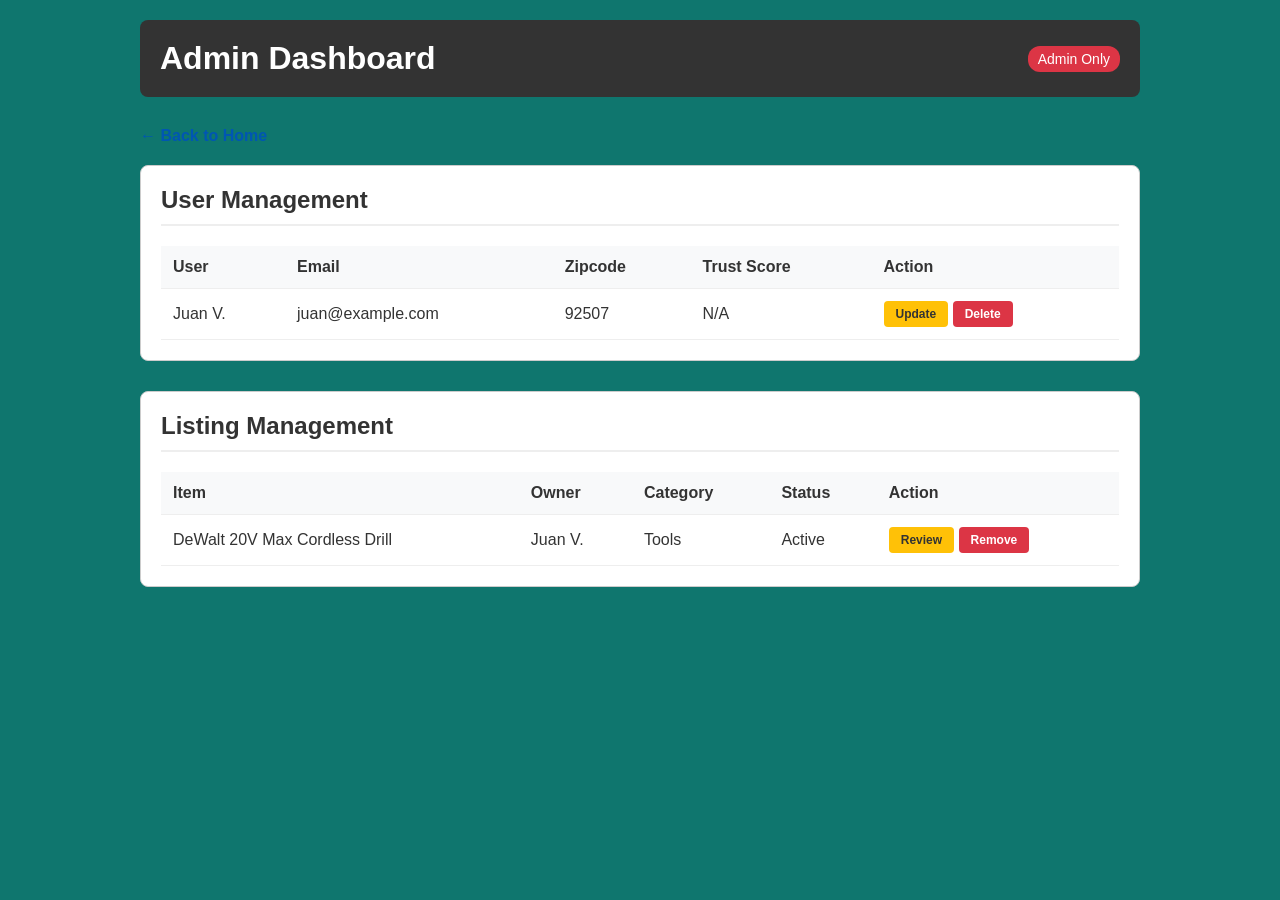
==== frontend/admin.html @ 9af44860 "front end changes" ====
<!DOCTYPE html>
<html lang="en">
<head>
    <meta charset="UTF-8">
    <meta name="viewport" content="width=device-width, initial-scale=1.0">
    <title>Admin Dashboard - NeighborGood</title>
    <link rel="stylesheet" href="style.css">
</head>
<body>

<div class="container">
    <div class="admin-header">
        <h1>Admin Dashboard</h1>
        <span class="badge">Admin Only</span>
    </div>

    <a href="index.html" class="header-link">&larr; Back to Home</a>

    <!-- added admin dashboard sections for managing users and item listings -->
    <div class="data-section">
        <h2>User Management</h2>

        <table>
            <thead>
                <tr>
                    <th>User</th>
                    <th>Email</th>
                    <th>Zipcode</th>
                    <th>Trust Score</th>
                    <th>Action</th>
                </tr>
            </thead>
            <tbody>
                <tr>
                    <td>Juan V.</td>
                    <td>juan@example.com</td>
                    <td>92507</td>
                    <td>N/A</td>
                    <td>
                        <button class="btn-warning">Update</button>
                        <button class="btn-danger">Delete</button>
                    </td>
                </tr>
            </tbody>
        </table>
    </div>

    <div class="data-section">
        <h2>Listing Management</h2>

        <table>
            <thead>
                <tr>
                    <th>Item</th>
                    <th>Owner</th>
                    <th>Category</th>
                    <th>Status</th>
                    <th>Action</th>
                </tr>
            </thead>
            <tbody>
                <tr>
                    <td>DeWalt 20V Max Cordless Drill</td>
                    <td>Juan V.</td>
                    <td>Tools</td>
                    <td>Active</td>
                    <td>
                        <button class="btn-warning">Review</button>
                        <button class="btn-danger">Remove</button>
                    </td>
                </tr>
            </tbody>
        </table>
    </div>

</div>

</body>
</html>
---- frontend/style.css ----
/* =========================================
   BASE STYLES (Applies to all pages)
   ========================================= */
body { 
    font-family: 'Segoe UI', Tahoma, Geneva, Verdana, sans-serif; 
    background-color: #0f766e;
    margin: 0; 
    padding: 20px; 
    color: #333; 
}

a { 
    text-decoration: none; 
    color: inherit; 
}

.container { 
    max-width: 1000px; 
    margin: 0 auto; 
}

.header-link { 
    display: inline-block; 
    margin-bottom: 20px; 
    color: #0056b3; 
    font-weight: bold; 
}

/* buttons*/
.btn-outline { background-color: white; border: 1px solid #333; padding: 8px 15px; border-radius: 4px; cursor: pointer; font-weight: bold; }
.btn-solid { background-color: #333; color: white; border: none; padding: 8px 15px; border-radius: 4px; cursor: pointer; }
.btn-request { width: 100%; padding: 15px; background: #28a745; color: white; border: none; font-size: 16px; font-weight: bold; border-radius: 4px; cursor: pointer; transition: background 0.2s; }
.btn-request:hover { background: #218838; }
.btn-edit { background: #eee; border: 1px solid #ccc; padding: 8px 15px; border-radius: 4px; cursor: pointer; font-weight: bold; }
.btn-delete { background: #dc3545; color: white; border: none; padding: 8px 15px; border-radius: 4px; cursor: pointer; font-weight: bold; margin-left: 10px; }
.btn-danger { background: #dc3545; color: white; border: none; padding: 6px 12px; border-radius: 4px; cursor: pointer; font-size: 12px; font-weight: bold; }
.btn-warning { background: #ffc107; color: #333; border: none; padding: 6px 12px; border-radius: 4px; cursor: pointer; font-size: 12px; font-weight: bold; }
.btn-submit { width: 100%; background: #333; color: white; border: none; padding: 15px; font-size: 18px; font-weight: bold; border-radius: 4px; cursor: pointer; transition: 0.2s; }
.btn-submit:hover { background: #555; }

/* index.html*/
header { display: flex; justify-content: space-between; align-items: center; margin-bottom: 20px; border-bottom: 2px solid #333; padding-bottom: 15px; }
.auth-buttons { display: flex; gap: 10px; }
.search-container { display: flex; gap: 10px; margin-bottom: 30px; }
.search-bar { flex: 1; padding: 15px; font-size: 16px; border: 1px solid #ccc; border-radius: 8px; }
.search-btn { padding: 15px 30px; background-color: #333; color: white; border: none; border-radius: 8px; cursor: pointer; font-size: 16px; }

.main-grid { display: grid; grid-template-columns: 2fr 1fr; gap: 30px; }
.feed-section { border: 2px solid #333; padding: 20px; border-radius: 8px; background: white; }
.feed-section h2 { margin-top: 0; border-bottom: 1px solid #eee; padding-bottom: 10px; }

.item-card { display: flex; gap: 20px; padding: 15px; border: 1px solid #eee; border-radius: 8px; transition: box-shadow 0.2s; cursor: pointer; }
.item-card:hover { box-shadow: 0 4px 8px rgba(0,0,0,0.1); }
.item-image { width: 180px; height: 120px; background-color: #e9ecef; border-radius: 4px; display: flex; align-items: center; justify-content: center; font-size: 40px; }
.item-details h3 { margin: 0 0 5px 0; color: #0056b3; }
.tags { margin: 5px 0; font-size: 12px; color: #666; }
.tag { background: #eee; padding: 3px 8px; border-radius: 12px; margin-right: 5px; }

.sidebar { border: 2px solid #333; padding: 20px; border-radius: 8px; background: white; height: fit-content; }
.category-list { list-style: none; padding: 0; margin: 0; }
.category-list li { padding: 10px 0; border-bottom: 1px solid #eee; cursor: pointer; transition: color 0.2s; }
.category-list li:hover { color: #0056b3; font-weight: bold; }

/* item.html*/

/* added active styling for the item detail page and borrow request form */
.item-detail-container { max-width: 900px; margin: 0 auto; background: white; padding: 30px; border: 2px solid #333; border-radius: 8px; }
.top-section { display: flex; gap: 40px; }
.image-gallery { flex: 2; }
.main-image { width: 100%; height: 350px; background-color: #e9ecef; display: flex; align-items: center; justify-content: center; font-size: 60px; border-radius: 8px; border: 1px solid #ddd; }
.action-panel { flex: 1; background: #f8f9fa; padding: 20px; border-radius: 8px; border: 1px solid #ddd; height: fit-content; }
.input-group { margin-bottom: 15px; }
.input-group label { display: block; margin-bottom: 5px; font-weight: bold; font-size: 14px; }
.input-group input, .input-group textarea { width: 100%; padding: 10px; border: 1px solid #ccc; border-radius: 4px; box-sizing: border-box; }
.input-group textarea { resize: vertical; min-height: 80px; }

/* profile.html*/
.profile-detail-container { max-width: 800px; margin: 0 auto; }
.profile-card { background: white; border: 2px solid #333; border-radius: 8px; padding: 30px; display: flex; gap: 30px; align-items: center; margin-bottom: 30px; }
.avatar { width: 100px; height: 100px; background-color: #333; color: white; border-radius: 50%; display: flex; align-items: center; justify-content: center; font-size: 40px; font-weight: bold; }
.profile-info h1 { margin: 0 0 10px 0; }
.location { color: #650; margin-bottom: 10px; }
.bio { font-style: italic; color: #555; }

.stats-grid { display: grid; grid-template-columns: repeat(4, 1fr); gap: 15px; margin-bottom: 30px; }
.stat-box { background: white; border: 1px solid #ccc; padding: 15px; text-align: center; border-radius: 8px; }
.stat-number { font-size: 24px; font-weight: bold; color: #333; }
.stat-label { font-size: 12px; color: #666; text-transform: uppercase; margin-top: 5px; }

.section-title { border-bottom: 2px solid #ccc; padding-bottom: 10px; margin-bottom: 20px; }
.listing-card { background: white; padding: 15px; border: 1px solid #eee; border-radius: 8px; display: flex; justify-content: space-between; align-items: center; margin-bottom: 10px; }
.item-name { font-weight: bold; font-size: 16px; }
.item-status { color: #28a745; font-size: 14px; margin-top: 5px; }

/* admin.html*/
.admin-header { background: #333; color: white; padding: 20px; border-radius: 8px; margin-bottom: 30px; display: flex; justify-content: space-between; align-items: center; }
.admin-header h1 { margin: 0; }
.badge { background: #dc3545; padding: 5px 10px; border-radius: 12px; font-size: 14px; }

.data-section { background: white; border: 1px solid #ccc; border-radius: 8px; padding: 20px; margin-bottom: 30px; }
.data-section h2 { margin-top: 0; border-bottom: 2px solid #eee; padding-bottom: 10px; }

table { width: 100%; border-collapse: collapse; margin-top: 10px; }
th, td { text-align: left; padding: 12px; border-bottom: 1px solid #eee; }
th { background-color: #f8f9fa; }

/*create-listing.html */
.form-container { max-width: 600px; margin: 0 auto; background: white; padding: 30px; border: 2px solid #333; border-radius: 8px; }
.form-container h1 { margin-top: 0; border-bottom: 2px solid #eee; padding-bottom: 10px; }
.form-group { margin-bottom: 20px; }
.form-group label { display: block; font-weight: bold; margin-bottom: 8px; }
.form-control { width: 100%; padding: 12px; border: 1px solid #ccc; border-radius: 4px; box-sizing: border-box; font-size: 16px; }
textarea.form-control { resize: vertical; min-height: 100px; }
.photo-upload { border: 2px dashed #ccc; padding: 30px; text-align: center; border-radius: 4px; background: #fdfdfd; color: #888; cursor: pointer; margin-bottom: 20px; }
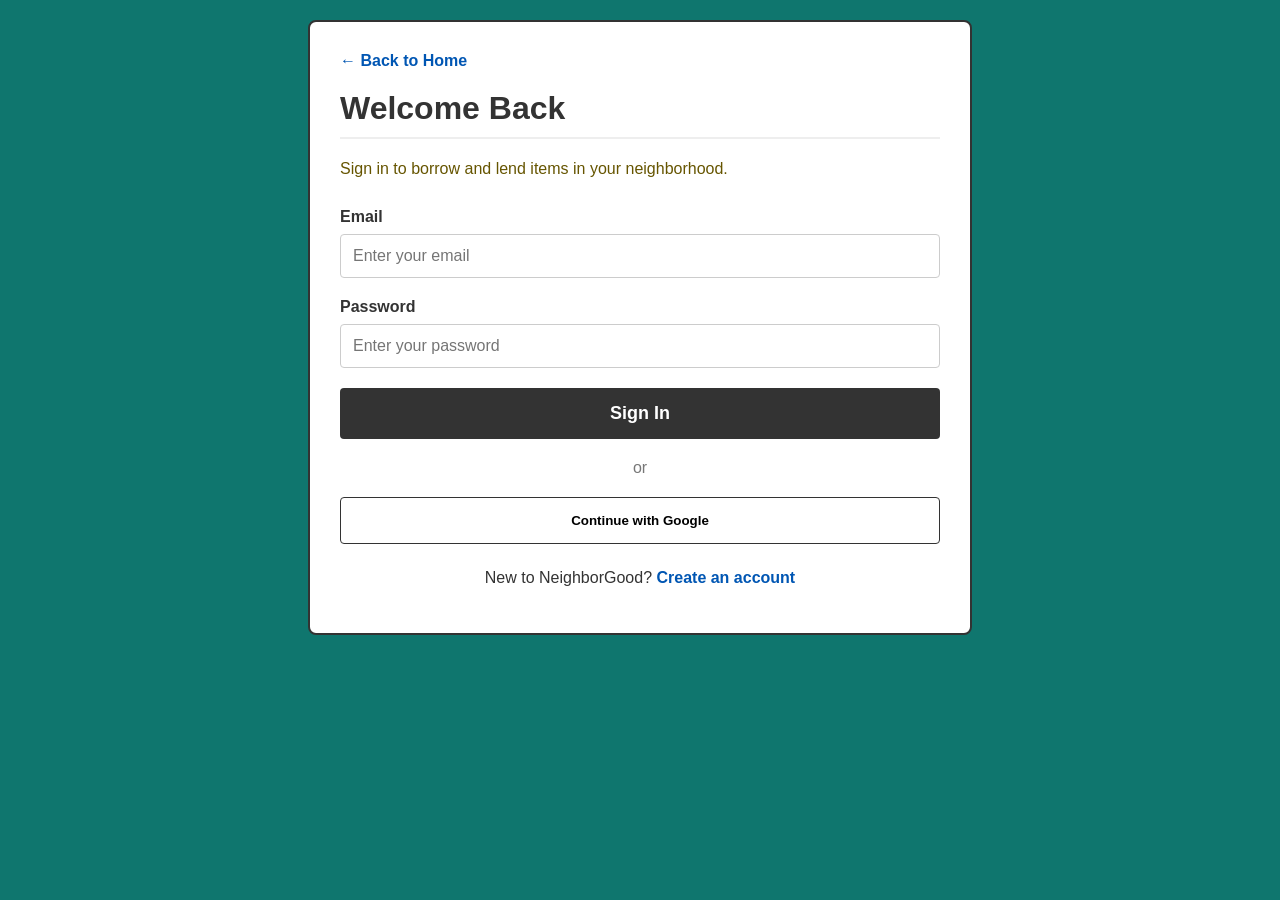
==== commit 484a4813: "Added scripts in the html files. The backend and frontend work together. Fetching items for auth and" ====
--- a/frontend/admin.html
+++ b/frontend/admin.html
@@ -75,5 +75,16 @@
 
 </div>
 
+
+<script>
+    document.addEventListener("DOMContentLoaded", () => {
+        const token = localStorage.getItem("token");
+        if (!token) {
+            alert("Admin access needed.");
+            window.location.href = "auth.html";
+        }
+    });
+</script>
+
 </body>
 </html>
